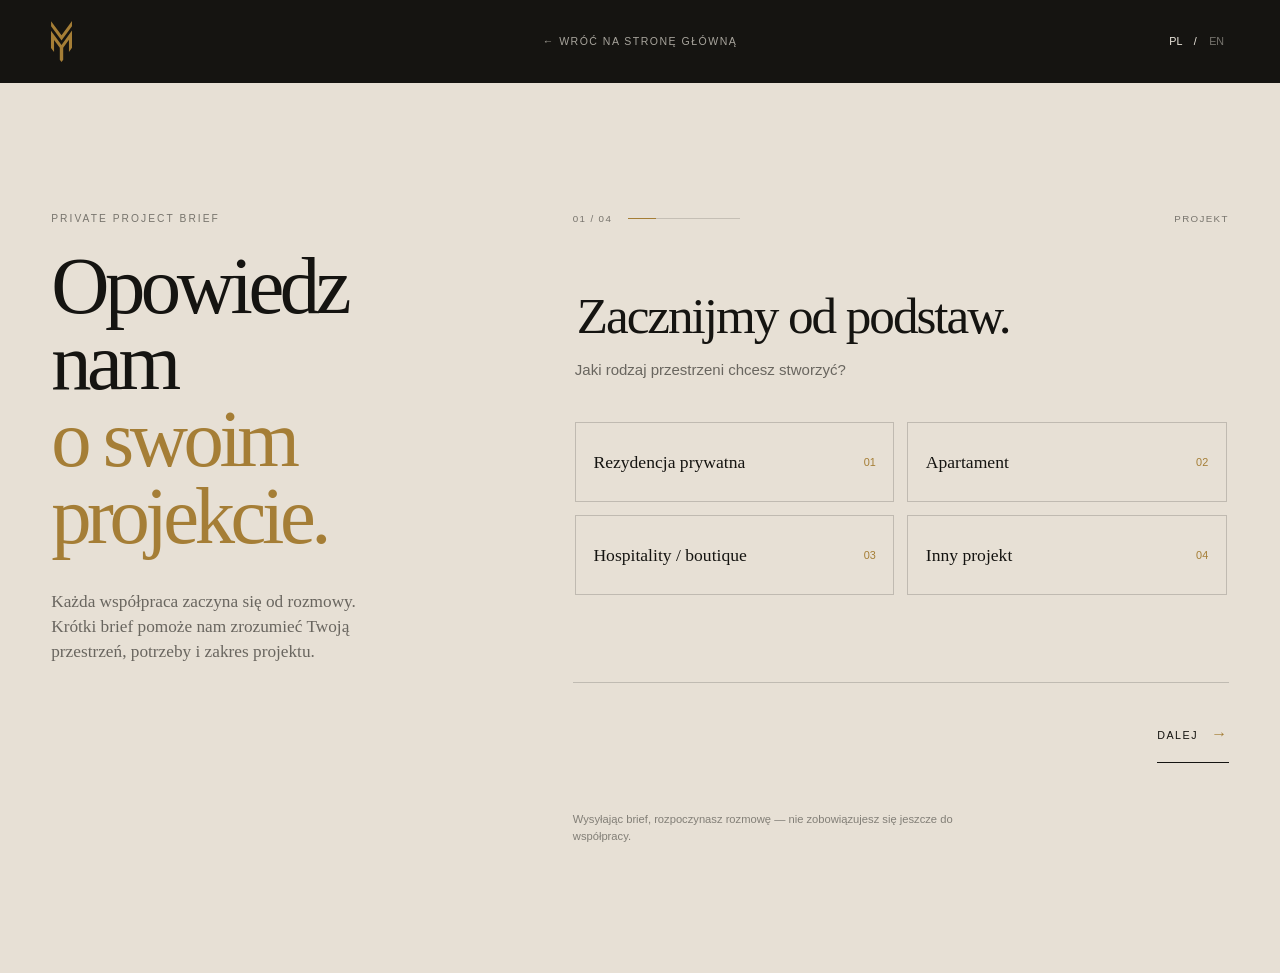
==== brief/index.html @ d398a2ff "Build MIH Design website and project brief" ====
<!doctype html>
<html lang="pl">
<head>
  <meta charset="UTF-8" />
  <meta name="viewport" content="width=device-width, initial-scale=1.0" />
  <meta name="description" content="Private Project Brief — opowiedz MIH Design o swoim projekcie wnętrzarskim." />
  <meta name="theme-color" content="#151411" />
  <title>Private Project Brief — MIH Design</title>
  <link rel="icon" type="image/webp" href="../assets/brand/mih-favicon.webp" />
  <link rel="preconnect" href="https://fonts.googleapis.com" />
  <link rel="preconnect" href="https://fonts.gstatic.com" crossorigin />
  <link href="https://fonts.googleapis.com/css2?family=Chiron+Sung+HK:wght@400;500;600&family=Geomini:wght@400;500&display=swap" rel="stylesheet" />
  <link rel="stylesheet" href="brief.css" />
</head>
<body>
  <header class="brief-header">
    <a class="brand-mark" href="../index.html#top" aria-label="MIH Design — strona główna"><img src="../assets/brand/logo-01.svg" alt="Sygnet MIH Design" /></a>
    <a class="back-link" href="../index.html#top" data-i18n="back">← Wróć na stronę główną</a>
    <div class="language-switch" aria-label="Wybierz język"><button type="button" class="language-button is-active" data-lang="pl" aria-pressed="true">PL</button><span>/</span><button type="button" class="language-button" data-lang="en" aria-pressed="false">EN</button></div>
  </header>
  <main class="brief-shell">
    <section class="brief-intro" aria-labelledby="brief-title"><p class="eyebrow" data-i18n="eyebrow">PRIVATE PROJECT BRIEF</p><h1 id="brief-title" data-i18n="title">Opowiedz nam<br /><em>o swoim projekcie.</em></h1><p class="intro-copy" data-i18n="intro">Każda współpraca zaczyna się od rozmowy. Krótki brief pomoże nam zrozumieć Twoją przestrzeń, potrzeby i zakres projektu.</p></section>
    <section class="brief-form-area" aria-label="Private Project Brief">
      <div class="progress-row"><span data-progress-label>01 / 04</span><span class="progress-track"><i data-progress-bar></i></span><span data-progress-name>Projekt</span></div>
      <form id="project-brief-form" novalidate>
        <fieldset class="brief-step is-active" data-step="1"><legend data-i18n="step1Title">Zacznijmy od podstaw.</legend><p class="step-copy" data-i18n="step1Copy">Jaki rodzaj przestrzeni chcesz stworzyć?</p><div class="option-grid">
          <label class="choice"><input type="radio" name="projectType" value="Private residence" required /><span data-i18n="privateResidence">Rezydencja prywatna</span><b>01</b></label><label class="choice"><input type="radio" name="projectType" value="Apartment" /><span data-i18n="apartment">Apartament</span><b>02</b></label><label class="choice"><input type="radio" name="projectType" value="Hospitality" /><span>Hospitality / boutique</span><b>03</b></label><label class="choice"><input type="radio" name="projectType" value="Other" /><span data-i18n="other">Inny projekt</span><b>04</b></label>
        </div></fieldset>
        <fieldset class="brief-step" data-step="2" hidden><legend data-i18n="step2Title">Poznajmy przestrzeń.</legend><p class="step-copy" data-i18n="step2Copy">Kilka informacji pomoże nam ocenić skalę i etap projektu.</p><div class="field-grid"><label class="field"><span data-i18n="locationLabel">Lokalizacja</span><input name="location" required placeholder="Warsaw, Spain, London…" /></label><label class="field"><span data-i18n="areaLabel">Metraż</span><select name="area" required><option value="" data-i18n="choose">Wybierz</option><option>do 100 m²</option><option>100–250 m²</option><option>250–500 m²</option><option>500+ m²</option><option data-i18n="notKnown">Jeszcze nie wiem</option></select></label><label class="field"><span data-i18n="stageLabel">Etap inwestycji</span><select name="stage" required><option value="" data-i18n="choose">Wybierz</option><option data-i18n="planning">Planowanie / zakup</option><option data-i18n="construction">W budowie</option><option data-i18n="renovation">Remont</option><option data-i18n="ready">Przestrzeń gotowa</option></select></label></div></fieldset>
        <fieldset class="brief-step" data-step="3" hidden><legend data-i18n="step3Title">Co możemy stworzyć razem?</legend><p class="step-copy" data-i18n="step3Copy">Wybierz zakres, który najlepiej opisuje Twoje potrzeby.</p><div class="option-grid"><label class="choice"><input type="checkbox" name="scope" value="Interior architecture" /><span data-i18n="scopeArchitecture">Architektura wnętrz</span><b>+</b></label><label class="choice"><input type="checkbox" name="scope" value="Interior design" /><span data-i18n="scopeDesign">Projekt wnętrz</span><b>+</b></label><label class="choice"><input type="checkbox" name="scope" value="Styling" /><span>Styling / art direction</span><b>+</b></label><label class="choice"><input type="checkbox" name="scope" value="Consultation" /><span data-i18n="scopeConsultation">Konsultacja</span><b>+</b></label></div><label class="field budget-field"><span data-i18n="budgetLabel">Orientacyjny budżet realizacji</span><select name="budget" required><option value="" data-i18n="choose">Wybierz</option><option>€50k–€100k</option><option>€100k–€250k</option><option>€250k–€500k</option><option>€500k+</option><option data-i18n="preferDiscuss">Wolę porozmawiać</option></select></label></fieldset>
        <fieldset class="brief-step" data-step="4" hidden><legend data-i18n="step4Title">Ostatni krok — poznajmy się.</legend><p class="step-copy" data-i18n="step4Copy">Zostaw kontakt i kilka zdań o tym, czego potrzebujesz.</p><div class="field-grid"><label class="field"><span data-i18n="nameLabel">Imię i nazwisko</span><input name="name" autocomplete="name" required /></label><label class="field"><span data-i18n="emailLabel">Adres e-mail</span><input name="email" type="email" autocomplete="email" required /></label><label class="field full-field"><span data-i18n="messageLabel">Opowiedz krótko o projekcie</span><textarea name="message" rows="5"></textarea></label></div></fieldset>
        <p class="form-error" role="alert" aria-live="polite"></p><div class="form-actions"><button class="button button-back" type="button" data-back hidden data-i18n="backButton">Wstecz</button><button class="button button-next" type="button" data-next data-i18n="nextButton">Dalej <span>→</span></button><button class="button button-submit" type="submit" data-submit hidden data-i18n="submitButton">Wyślij brief <span>↗</span></button></div>
      </form>
      <p class="privacy-note" data-i18n="privacy">Wysyłając brief, rozpoczynasz rozmowę — nie zobowiązujesz się jeszcze do współpracy.</p>
      <div class="success-message" data-success hidden><p class="eyebrow" data-i18n="successEyebrow">DZIĘKUJEMY</p><h2 data-i18n="successTitle">Twój brief jest gotowy.</h2><p data-i18n="successCopy">Otworzyliśmy Twoją aplikację pocztową, abyś mógł wysłać wiadomość do MIH Design.</p><a class="text-link" href="../index.html#top" data-i18n="successCta">Wróć na stronę główną <span>↗</span></a></div>
    </section>
  </main>
  <script src="brief.js"></script>
</body>
</html>
---- brief/brief.css ----
:root{--ink:#151411;--ivory:#eee9df;--paper:#e7e0d5;--stone:#a57e36;--line:rgba(21,20,17,.18);--serif:"Chiron Sung HK",Georgia,serif;--sans:"Geomini",Arial,sans-serif;--pad:clamp(1.2rem,4vw,4.5rem);--max:1180px}*{box-sizing:border-box}body{margin:0;background:var(--paper);color:var(--ink);font:15px/1.55 var(--sans);overflow-x:hidden}button,input,select,textarea{font:inherit}button{color:inherit}a{color:inherit;text-decoration:none}.brief-header{display:grid;grid-template-columns:1fr auto 1fr;align-items:center;padding:1.2rem var(--pad);background:var(--ink);color:var(--ivory)}.brand-mark{display:flex;width:2.2rem;height:2.8rem;align-items:center}.brand-mark img{width:auto;height:2.55rem}.back-link{justify-self:center;color:rgba(238,233,223,.68);font-size:.66rem;letter-spacing:.14em;text-transform:uppercase}.language-switch{display:flex;justify-self:end;gap:.4rem;align-items:center;font-size:.67rem;letter-spacing:.12em}.language-button{padding:.3rem;border:0;background:none;color:inherit;cursor:pointer;font-size:.67rem;opacity:.45}.language-button.is-active{opacity:1}.brief-shell{display:grid;grid-template-columns:minmax(18rem,.75fr) minmax(28rem,1.25fr);gap:clamp(4rem,10vw,10rem);width:min(calc(100% - 2 * var(--pad)),var(--max));min-height:calc(100svh - 5.2rem);margin:auto;padding:clamp(5rem,10vw,9rem) 0}.brief-intro{position:sticky;top:3rem;align-self:start}.eyebrow{margin:0 0 1.3rem;color:rgba(21,20,17,.53);font-size:.64rem;letter-spacing:.2em;text-transform:uppercase}.brief-intro h1{margin:0;font:400 clamp(3.2rem,6.3vw,6.8rem)/.95 var(--serif);letter-spacing:-.055em}.brief-intro h1 em{color:var(--stone);font-style:normal}.intro-copy{max-width:22rem;margin:2.2rem 0 0;color:rgba(21,20,17,.6);font:400 1.08rem/1.45 var(--serif)}.progress-row{display:flex;align-items:center;gap:1rem;margin-bottom:4rem;color:rgba(21,20,17,.53);font-size:.61rem;letter-spacing:.14em;text-transform:uppercase}.progress-track{width:7rem;height:1px;background:rgba(21,20,17,.16)}.progress-track i{display:block;width:25%;height:1px;background:var(--stone);transition:width .4s ease}.progress-row span:last-child{margin-left:auto}.brief-step{padding:0;border:0}.brief-step legend{margin:0;font:400 clamp(2.1rem,4vw,4rem)/1 var(--serif);letter-spacing:-.04em}.step-copy{margin:1rem 0 2.6rem;color:rgba(21,20,17,.6)}.option-grid{display:grid;grid-template-columns:1fr 1fr;gap:.8rem}.choice{position:relative;display:flex;min-height:5rem;align-items:center;justify-content:space-between;gap:1rem;padding:1rem 1.1rem;border:1px solid var(--line);cursor:pointer;transition:background .3s ease,border-color .3s ease}.choice:hover,.choice:has(input:checked){border-color:var(--stone)}.choice:has(input:checked){background:rgba(165,126,54,.09)}.choice input{position:absolute;width:1px;height:1px;opacity:0}.choice span{font:400 1.1rem/1.15 var(--serif)}.choice b{color:var(--stone);font-size:.68rem;font-weight:400}.field-grid{display:grid;grid-template-columns:1fr 1fr;gap:2rem 1.2rem}.field{display:flex;flex-direction:column;gap:.7rem}.field span{color:rgba(21,20,17,.55);font-size:.62rem;letter-spacing:.14em;text-transform:uppercase}.field input,.field select,.field textarea{width:100%;padding:.75rem 0;border:0;border-bottom:1px solid var(--line);border-radius:0;outline:0;background:transparent;color:var(--ink)}.field input:focus,.field select:focus,.field textarea:focus{border-color:var(--stone);box-shadow:0 1px 0 var(--stone)}.field select{appearance:none;background:linear-gradient(45deg,transparent 50%,var(--ink) 50%) calc(100% - 7px) 52%/7px 7px no-repeat,linear-gradient(135deg,var(--ink) 50%,transparent 50%) 100% 52%/7px 7px no-repeat}.budget-field{max-width:calc(50% - .6rem);margin-top:2rem}.full-field{grid-column:1/-1}.form-error{min-height:1.4rem;margin:2rem 0 0;color:#8b4a3e;font-size:.76rem}.form-actions{display:flex;justify-content:space-between;margin-top:2rem;padding-top:1.5rem;border-top:1px solid var(--line)}.button{padding:.95rem 0;border:0;border-bottom:1px solid currentColor;background:transparent;cursor:pointer;font-size:.67rem;letter-spacing:.14em;text-transform:uppercase}.button-next,.button-submit{margin-left:auto}.button-back{color:rgba(21,20,17,.5)}.button span{margin-left:.55rem;color:var(--stone);font-size:1rem}.privacy-note{max-width:26rem;margin:3rem 0 0;color:rgba(21,20,17,.48);font-size:.7rem}.success-message h2{margin:0;font:400 clamp(2.5rem,5vw,5rem)/1 var(--serif);letter-spacing:-.045em}.success-message>p:not(.eyebrow){max-width:26rem;color:rgba(21,20,17,.62)}.text-link{display:inline-flex;gap:.6rem;padding-bottom:.4rem;border-bottom:1px solid currentColor;font-size:.67rem;letter-spacing:.12em;text-transform:uppercase}.text-link span{color:var(--stone);font-size:1rem}@media(max-width:850px){.brief-shell{display:block;padding:5.5rem 0}.brief-intro{position:static;margin-bottom:5rem}.brief-form-area{max-width:42rem}}@media(max-width:560px){.brief-header{grid-template-columns:1fr auto}.back-link{display:none}.brief-shell{width:min(calc(100% - 2 * var(--pad)),var(--max));padding:4.5rem 0}.brief-intro{margin-bottom:4rem}.intro-copy{font-size:1rem}.option-grid,.field-grid{grid-template-columns:1fr}.budget-field{max-width:none}.brief-step legend{font-size:2.4rem}.progress-row{gap:.7rem;font-size:.56rem}.progress-track{width:4rem}.form-actions{margin-top:1rem}}
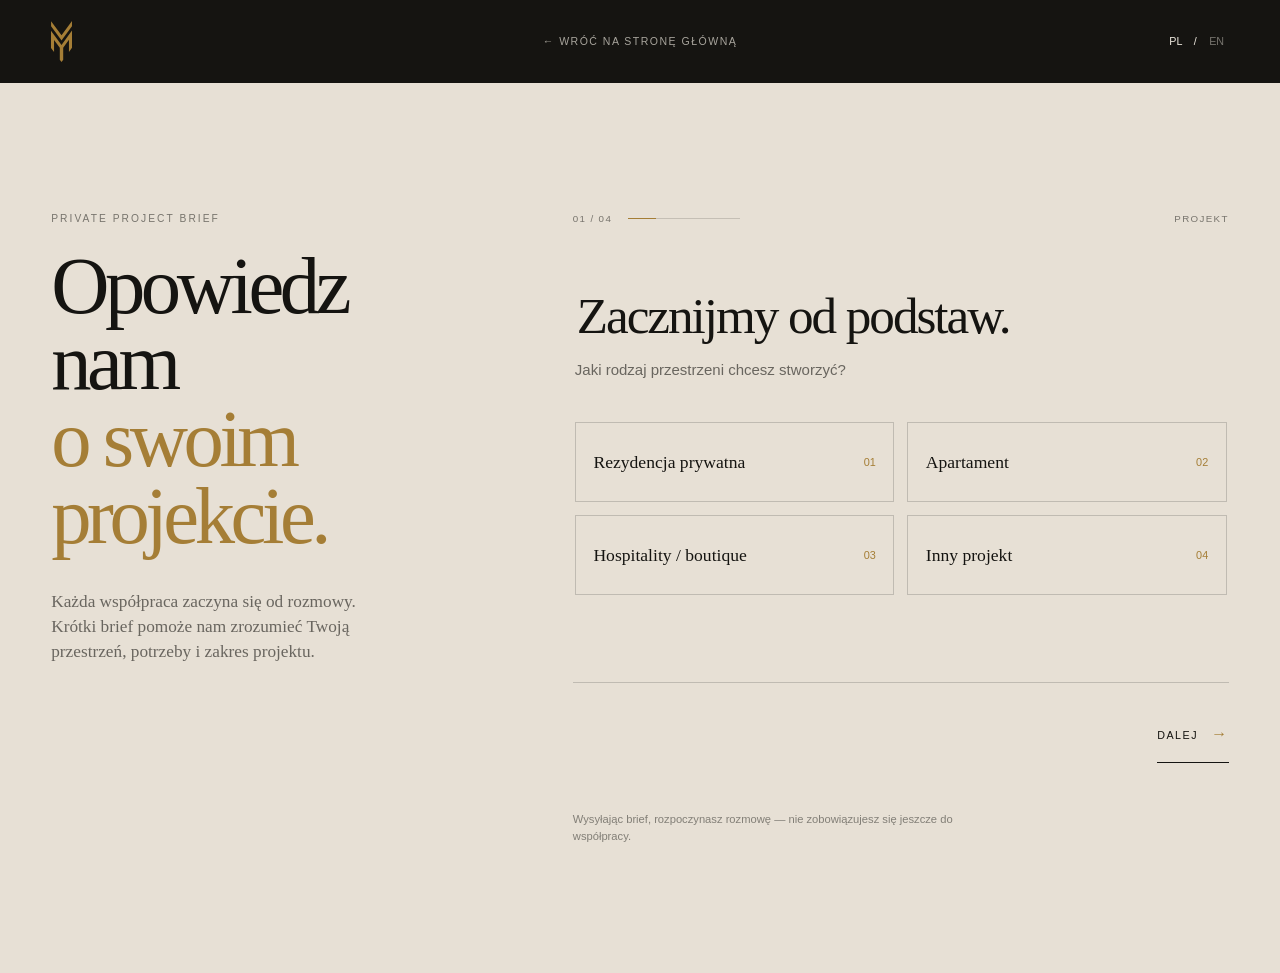
==== commit f15636dd: "Fix mobile viewport overflow and text wrapping" ====
--- a/brief/index.html
+++ b/brief/index.html
@@ -11,6 +11,15 @@
   <link rel="preconnect" href="https://fonts.gstatic.com" crossorigin />
   <link href="https://fonts.googleapis.com/css2?family=Chiron+Sung+HK:wght@400;500;600&family=Geomini:wght@400;500&display=swap" rel="stylesheet" />
   <link rel="stylesheet" href="brief.css" />
+  <style>
+    html, body { width: 100%; max-width: 100%; overflow-x: hidden; }
+    img, svg, video { max-width: 100%; }
+    @media (max-width: 767px) {
+      .brief-shell, .brief-intro, .brief-form-area, .field-grid, .option-grid { min-width: 0; max-width: 100%; }
+      h1, h2, h3, p, a, button, span { max-width: 100%; overflow-wrap: break-word; }
+      h1, h2, h3 { text-wrap: balance; }
+    }
+  </style>
 </head>
 <body>
   <header class="brief-header">
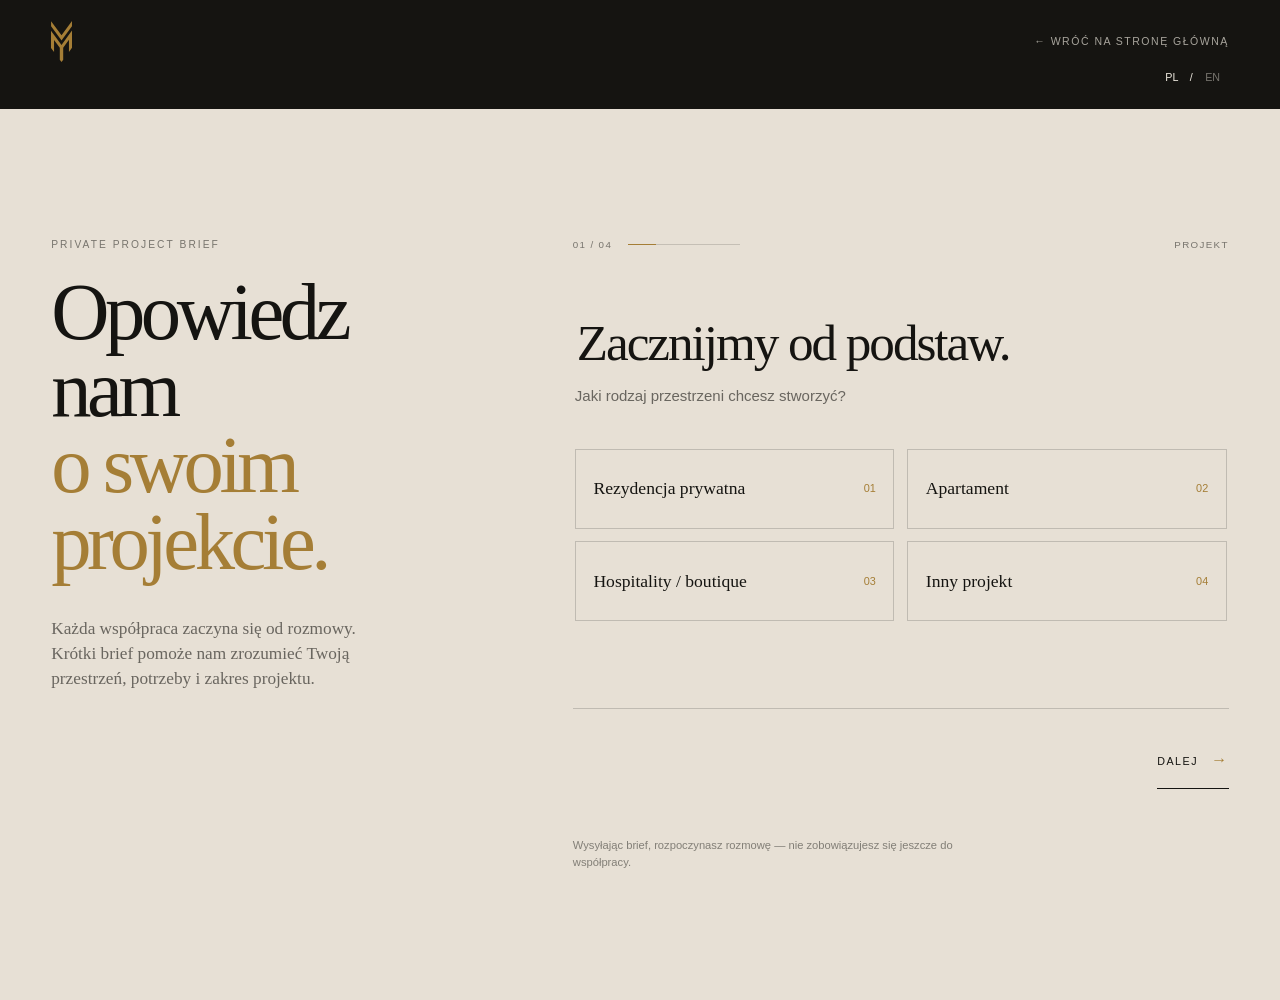
==== commit ddc134f4: "Unify mobile menu across pages" ====
--- a/brief/index.html
+++ b/brief/index.html
@@ -14,6 +14,29 @@
   <style>
     html, body { width: 100%; max-width: 100%; overflow-x: hidden; }
     img, svg, video { max-width: 100%; }
+    .button span, .text-link span, .back-link { font-family: Arial, Helvetica, sans-serif; font-variant-emoji: text; }
+    .brief-header { position: relative; z-index: 30; grid-template-columns: 1fr auto auto; }
+    .brief-header .language-switch { grid-column: 2; margin-right: .25rem; }
+    .brief-menu-toggle { display: none; grid-column: 3; width: 2.75rem; height: 2.75rem; align-items: center; justify-content: center; flex-direction: column; padding: .7rem; border: 0; background: transparent; color: var(--ivory); cursor: pointer; }
+    .brief-menu-toggle span { display: block; width: 1.35rem; height: 1px; margin: .28rem 0; background: var(--ivory); transition: transform .3s ease; }
+    .brief-mobile-menu { display: none; }
+    @media (max-width: 850px) {
+      .brief-header .back-link { display: none; }
+      .brief-menu-toggle { display: flex; }
+      .brief-menu-toggle.is-open { position: relative; z-index: 31; }
+      .brief-menu-toggle.is-open span:first-child { transform: translateY(.25rem) rotate(45deg); }
+      .brief-menu-toggle.is-open span:last-child { transform: translateY(-.25rem) rotate(-45deg); }
+      .brief-mobile-menu { position: fixed; z-index: 25; inset: 0; display: flex; align-items: center; padding: 7rem var(--pad) 3rem; background: var(--ink); color: var(--ivory); transform: translateY(-100%); transition: transform .5s cubic-bezier(.7,0,.2,1); }
+      .brief-mobile-menu.is-open { transform: none; }
+      .brief-mobile-menu nav { display: flex; flex-direction: column; gap: 1.4rem; }
+      .brief-mobile-menu a { font: 400 clamp(2.2rem, 9vw, 4rem)/1 var(--serif); }
+      .brief-mobile-menu a:last-child { margin-top: 2rem; font: .75rem/1 var(--sans); letter-spacing: .15em; text-transform: uppercase; }
+      .brief-menu-close { position: absolute; top: 1rem; right: var(--pad); display: flex; width: 2.75rem; height: 2.75rem; align-items: center; justify-content: center; border: 0; background: transparent; color: var(--ivory); cursor: pointer; }
+      .brief-menu-close span { position: absolute; width: 1.35rem; height: 1px; background: var(--ivory); }
+      .brief-menu-close span:first-child { transform: rotate(45deg); }
+      .brief-menu-close span:last-child { transform: rotate(-45deg); }
+      body.menu-open { overflow: hidden; }
+    }
     @media (max-width: 767px) {
       .brief-shell, .brief-intro, .brief-form-area, .field-grid, .option-grid { min-width: 0; max-width: 100%; }
       h1, h2, h3, p, a, button, span { max-width: 100%; overflow-wrap: break-word; }
@@ -26,7 +49,19 @@
     <a class="brand-mark" href="../index.html#top" aria-label="MIH Design — strona główna"><img src="../assets/brand/logo-01.svg" alt="Sygnet MIH Design" /></a>
     <a class="back-link" href="../index.html#top" data-i18n="back">← Wróć na stronę główną</a>
     <div class="language-switch" aria-label="Wybierz język"><button type="button" class="language-button is-active" data-lang="pl" aria-pressed="true">PL</button><span>/</span><button type="button" class="language-button" data-lang="en" aria-pressed="false">EN</button></div>
+    <button class="brief-menu-toggle" type="button" aria-expanded="false" aria-controls="brief-mobile-menu" aria-label="Otwórz menu" data-menu-toggle><span></span><span></span></button>
   </header>
+  <div class="brief-mobile-menu" id="brief-mobile-menu" aria-hidden="true" data-mobile-menu>
+    <button class="brief-menu-close" type="button" aria-label="Zamknij menu" data-menu-close><span></span><span></span></button>
+    <nav aria-label="Nawigacja mobilna">
+      <a href="../index.html#studio" data-i18n="studio">Studio</a>
+      <a href="../index.html#projects" data-i18n="projects">Projekty</a>
+      <a href="../index.html#services" data-i18n="services">Usługi</a>
+      <a href="../index.html#journal" data-i18n="journal">Journal</a>
+      <a href="../index.html#collection" data-i18n="shop">Sklep</a>
+      <a href="../brief/" data-i18n="cta">Przedstaw projekt</a>
+    </nav>
+  </div>
   <main class="brief-shell">
     <section class="brief-intro" aria-labelledby="brief-title"><p class="eyebrow" data-i18n="eyebrow">PRIVATE PROJECT BRIEF</p><h1 id="brief-title" data-i18n="title">Opowiedz nam<br /><em>o swoim projekcie.</em></h1><p class="intro-copy" data-i18n="intro">Każda współpraca zaczyna się od rozmowy. Krótki brief pomoże nam zrozumieć Twoją przestrzeń, potrzeby i zakres projektu.</p></section>
     <section class="brief-form-area" aria-label="Private Project Brief">
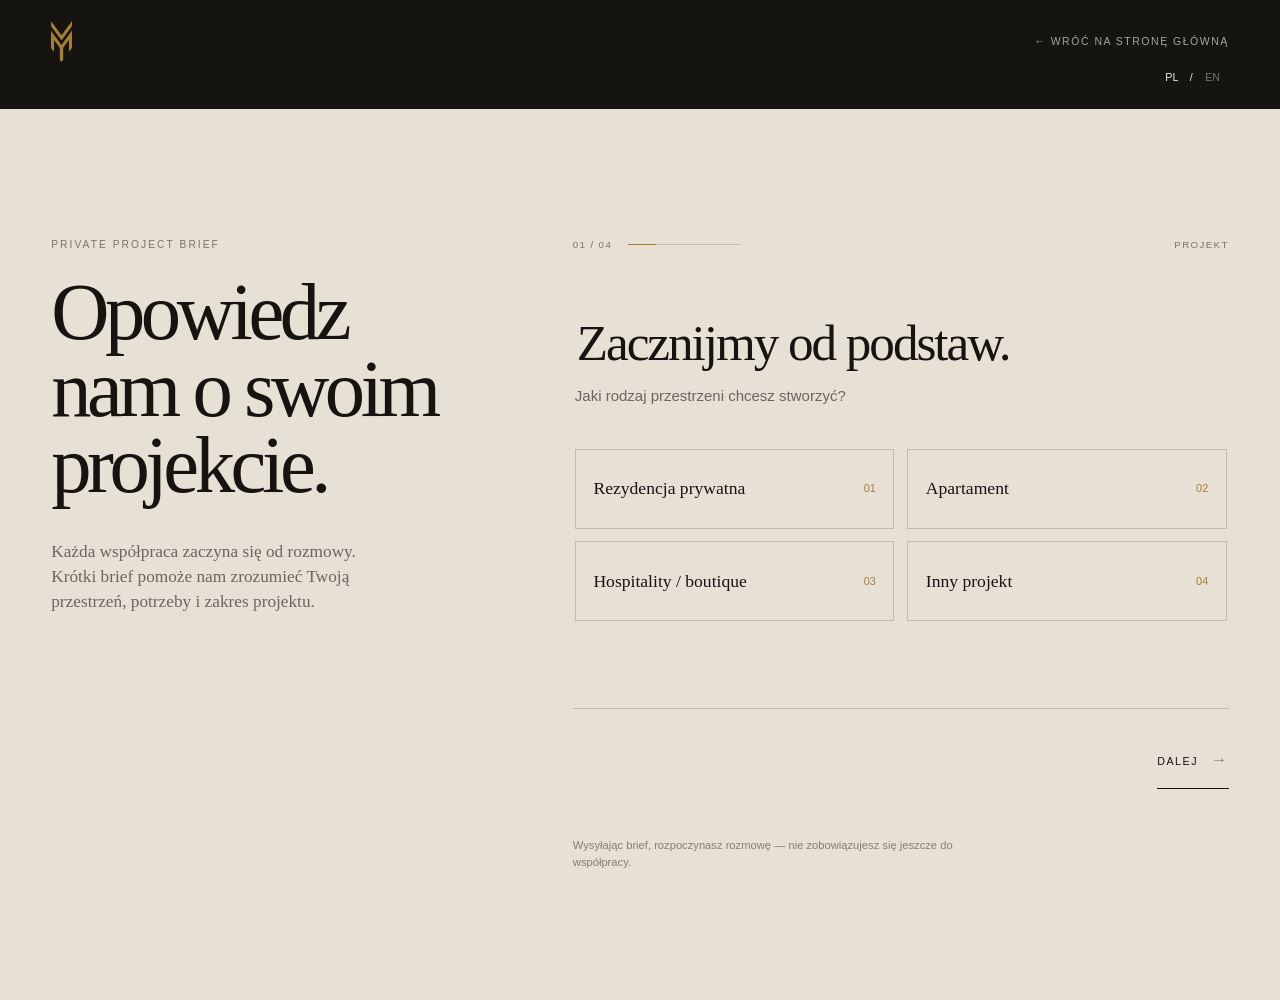
==== commit 64f1de26: "Audit responsive headings across pages" ====
--- a/brief/index.html
+++ b/brief/index.html
@@ -43,6 +43,13 @@
       h1, h2, h3 { text-wrap: balance; }
     }
   </style>
+  <style>
+    @media (max-width: 767px) {
+      .brief-intro h1 { width: 100%; min-width: 0; font-size: clamp(2.6rem, 13vw, 4.8rem); line-height: .96; overflow-wrap: break-word; }
+      .brief-step legend { max-width: 100%; font-size: clamp(2rem, 9.5vw, 3.4rem); line-height: .98; overflow-wrap: break-word; }
+    }
+    @media (max-width: 850px) { .brief-header { grid-template-columns: 1fr auto auto; } .brief-header .language-switch { grid-column: 2; } .brief-menu-toggle { grid-column: 3; } }
+  </style>
 </head>
 <body>
   <header class="brief-header">
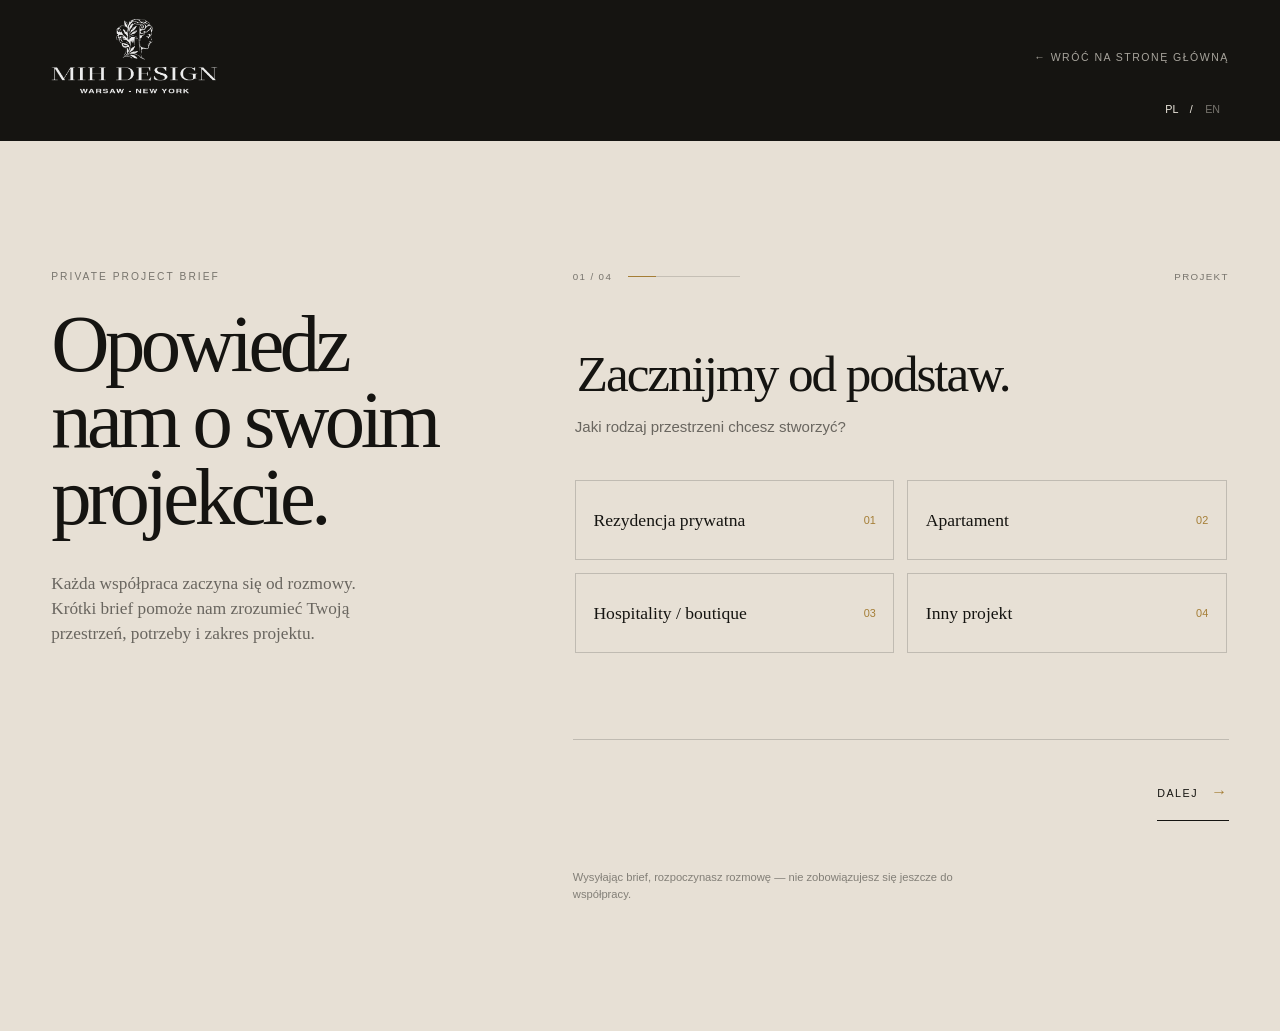
==== commit f759b865: "Update site branding with new MIH logo" ====
--- a/brief/index.html
+++ b/brief/index.html
@@ -13,6 +13,8 @@
   <link rel="stylesheet" href="brief.css" />
   <style>
     html, body { width: 100%; max-width: 100%; overflow-x: hidden; }
+    .brand-mark { width: clamp(8.8rem, 13vw, 12rem); height: auto; }
+    .brand-mark img { display: block; width: 100%; height: auto; }
     img, svg, video { max-width: 100%; }
     .button span, .text-link span, .back-link { font-family: Arial, Helvetica, sans-serif; font-variant-emoji: text; }
     .brief-header { position: relative; z-index: 30; grid-template-columns: 1fr auto auto; }
@@ -49,11 +51,12 @@
       .brief-step legend { max-width: 100%; font-size: clamp(2rem, 9.5vw, 3.4rem); line-height: .98; overflow-wrap: break-word; }
     }
     @media (max-width: 850px) { .brief-header { grid-template-columns: 1fr auto auto; } .brief-header .language-switch { grid-column: 2; } .brief-menu-toggle { grid-column: 3; } }
+    @media (max-width: 360px) { .brief-intro h1 { font-size: clamp(2.15rem, 10vw, 3.2rem); text-wrap: normal; } }
   </style>
 </head>
 <body>
   <header class="brief-header">
-    <a class="brand-mark" href="../index.html#top" aria-label="MIH Design — strona główna"><img src="../assets/brand/logo-01.svg" alt="Sygnet MIH Design" /></a>
+    <a class="brand-mark" href="../index.html#top" aria-label="MIH Design — strona główna"><img src="../assets/brand/mih-logo-white.webp" alt="MIH Design" /></a>
     <a class="back-link" href="../index.html#top" data-i18n="back">← Wróć na stronę główną</a>
     <div class="language-switch" aria-label="Wybierz język"><button type="button" class="language-button is-active" data-lang="pl" aria-pressed="true">PL</button><span>/</span><button type="button" class="language-button" data-lang="en" aria-pressed="false">EN</button></div>
     <button class="brief-menu-toggle" type="button" aria-expanded="false" aria-controls="brief-mobile-menu" aria-label="Otwórz menu" data-menu-toggle><span></span><span></span></button>
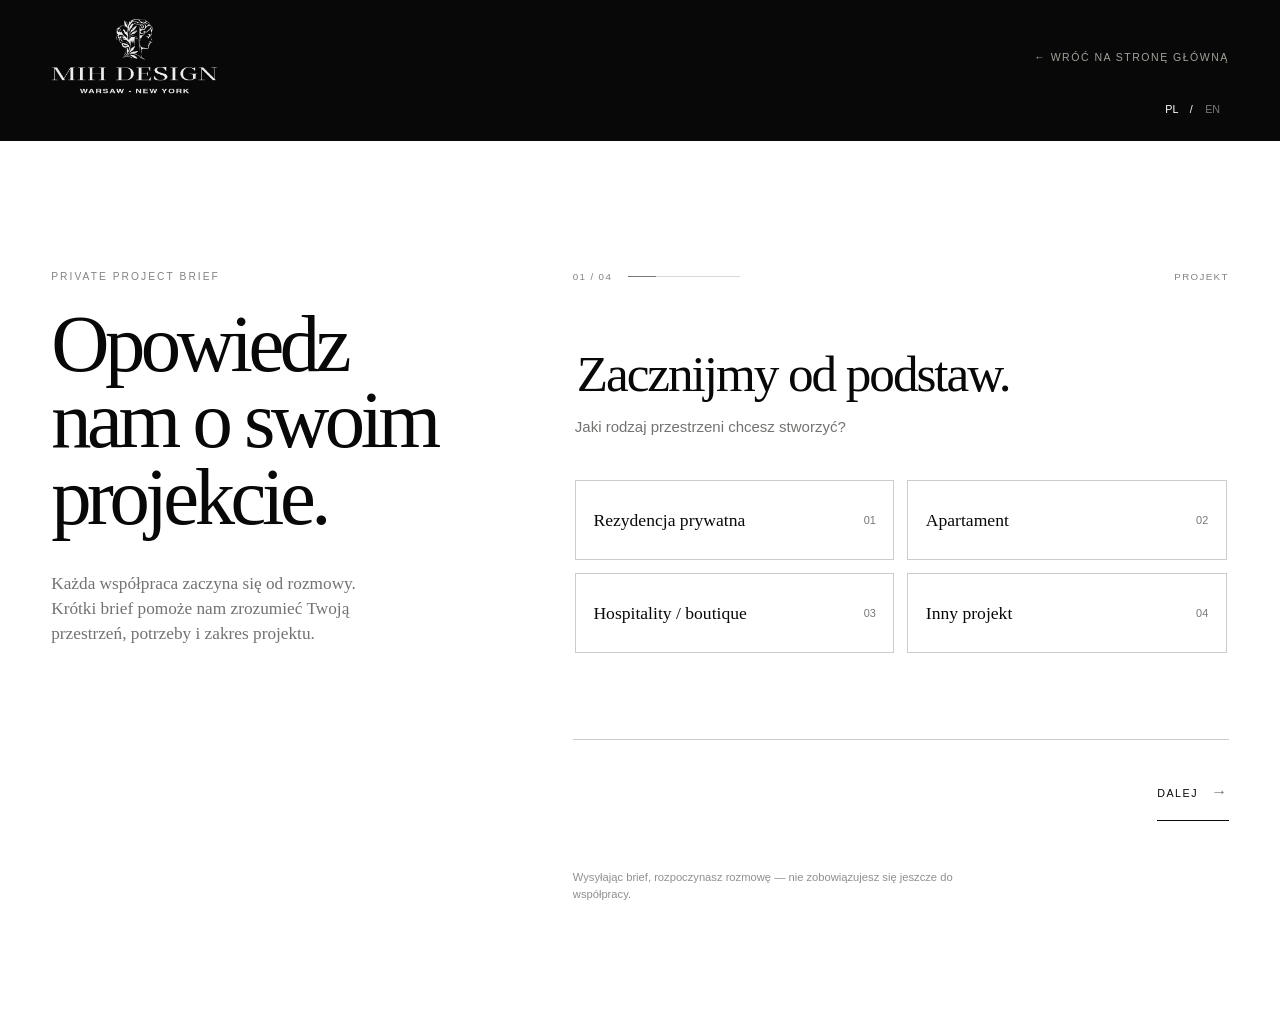
==== commit e2f1e8bf: "Adopt monochrome black and white art direction" ====
--- a/brief/index.html
+++ b/brief/index.html
@@ -53,6 +53,13 @@
     @media (max-width: 850px) { .brief-header { grid-template-columns: 1fr auto auto; } .brief-header .language-switch { grid-column: 2; } .brief-menu-toggle { grid-column: 3; } }
     @media (max-width: 360px) { .brief-intro h1 { font-size: clamp(2.15rem, 10vw, 3.2rem); text-wrap: normal; } }
   </style>
+  <style>
+    :root { --ink: #080808; --ivory: #ffffff; --paper: #ffffff; --stone: #777777; --line: rgba(0,0,0,.2); }
+    .brief-header, .brief-mobile-menu { background: #080808; color: #ffffff; }
+    .brief-intro h1 em, .button span, .text-link span, .choice b { color: #777777; }
+    .choice:hover, .choice:has(input:checked) { border-color: #080808; }
+    .choice:has(input:checked) { background: rgba(0,0,0,.06); }
+  </style>
 </head>
 <body>
   <header class="brief-header">
